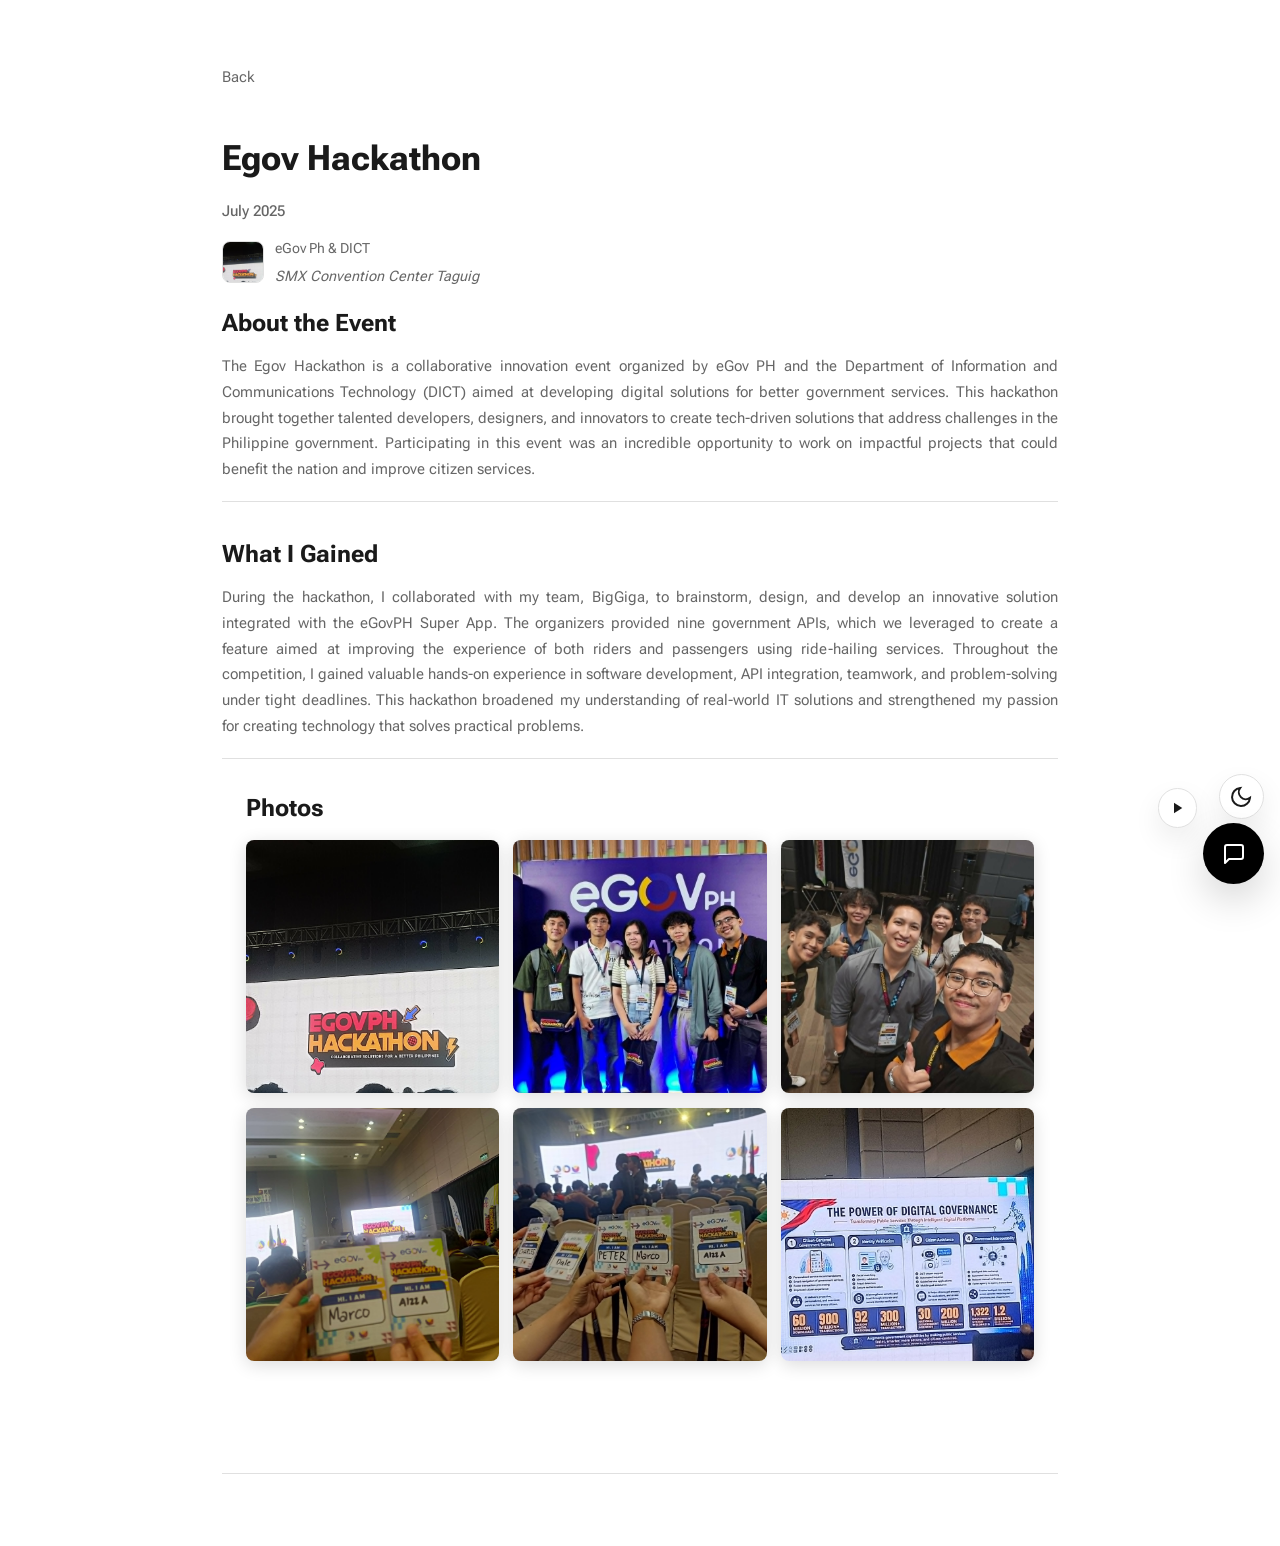
==== my_events/egov-hackathon.html @ 09f65600 "initial commit" ====
<!DOCTYPE html>
<html lang="en">
<head>
    <meta charset="UTF-8">
    <meta name="viewport" content="width=device-width, initial-scale=1.0">
    <title>Egov Hackathon - Lucky Marco C. Lunas</title>
    <link rel="icon" href="../images/picture.jpg">
    <link rel="preconnect" href="https://fonts.googleapis.com">
    <link rel="preconnect" href="https://fonts.gstatic.com" crossorigin>
    <link href="https://fonts.googleapis.com/css2?family=Roboto+Flex:opsz,wght@8..144,100;8..144,300;8..144,400;8..144,500;8..144,600;8..144,700&display=swap" rel="stylesheet">
    <link rel="stylesheet" href="../css/style.css">
    <link rel="stylesheet" href="../css/experience-detail.css">
</head>
<body>

    <!-- Main Content -->
    <main class="experience-detail-main">
        <div class="experience-detail-container">
            <!-- Back Button -->
            <a href="../index.html?view=events#experience" class="back-link">Back</a>
            <button class="theme-toggle" type="button" aria-label="Toggle dark mode">
                <span class="theme-icon moon-icon" aria-hidden="true">
                    <svg xmlns="http://www.w3.org/2000/svg" viewBox="0 0 24 24" fill="none" stroke="currentColor" stroke-width="2">
                        <path d="M21 12.79A9 9 0 1 1 11.21 3 7 7 0 0 0 21 12.79z"></path>
                    </svg>
                </span>
                <span class="theme-icon sun-icon" aria-hidden="true">
                    <svg xmlns="http://www.w3.org/2000/svg" viewBox="0 0 24 24" fill="none" stroke="currentColor" stroke-width="2">
                        <circle cx="12" cy="12" r="5"></circle>
                        <path d="M12 2v2"></path>
                        <path d="M12 20v2"></path>
                        <path d="M4.93 4.93l1.41 1.41"></path>
                        <path d="M17.66 17.66l1.41 1.41"></path>
                        <path d="M2 12h2"></path>
                        <path d="M20 12h2"></path>
                        <path d="M4.93 19.07l1.41-1.41"></path>
                        <path d="M17.66 6.34l1.41-1.41"></path>
                    </svg>
                </span>
            </button>

            <!-- Experience Header -->
            <div class="experience-detail-header">
                <div class="experience-detail-header-top">
                    <div class="experience-detail-header-text">
                        <h1 class="experience-title">Egov Hackathon</h1>
                        <p class="experience-meta-date">July 2025</p>
                        <div class="experience-detail-company-row">
                            <img class="experience-detail-logo" src="../images/Events/Egov_Hackathon/1.jfif" alt="eGov PH and DICT event" loading="lazy">
                            <div class="experience-detail-company-text">
                                <p class="experience-meta-company">eGov Ph & DICT</p>
                                <p class="experience-meta-location">SMX Convention Center Taguig</p>
                            </div>
                    </div>
                </div>
            </div>

            <!-- About the Event Section -->
            <section class="about-job-section">
                <h2>About the Event</h2>
                <p>
                    The Egov Hackathon is a collaborative innovation event organized by eGov PH and the Department of Information and Communications Technology (DICT) aimed at developing digital solutions for better government services. This hackathon brought together talented developers, designers, and innovators to create tech-driven solutions that address challenges in the Philippine government. Participating in this event was an incredible opportunity to work on impactful projects that could benefit the nation and improve citizen services.
                </p>
            </section>

            <!-- What I Contributed Section -->
            <section class="about-job-section">
                <h2>What I Gained</h2>
                <p>During the hackathon, I collaborated with my team, BigGiga, to brainstorm, design, and develop an innovative solution integrated with the eGovPH Super App. The organizers provided nine government APIs, which we leveraged to create a feature aimed at improving the experience of both riders and passengers using ride-hailing services. Throughout the competition, I gained valuable hands-on experience in software development, API integration, teamwork, and problem-solving under tight deadlines. This hackathon broadened my understanding of real-world IT solutions and strengthened my passion for creating technology that solves practical problems.</p>
            </section>

            <!-- Photos Section -->
            <section class="photos-section">
                <h2>Photos</h2>
                <div class="photos-grid">
                     <div class="photo-item">
                        <img src="../images/Events/Egov_Hackathon/1.jfif" alt="Egov Hackathon - Photo 1" loading="lazy">
                    </div>
                    <div class="photo-item">
                        <img src="../images/Events/Egov_Hackathon/2.jfif" alt="Egov Hackathon - Photo 2" loading="lazy">
                    </div>
                    <div class="photo-item">
                        <img src="../images/Events/Egov_Hackathon/3.jfif" alt="Egov Hackathon - Photo 3" loading="lazy">
                    </div>
                    <div class="photo-item">
                        <img src="../images/Events/Egov_Hackathon/4.jfif" alt="Egov Hackathon - Photo 4" loading="lazy">
                    </div>
                     <div class="photo-item">
                        <img src="../images/Events/Egov_Hackathon/5.jfif" alt="Egov Hackathon - Photo 5" loading="lazy">
                    </div>
                     <div class="photo-item">
                        <img src="../images/Events/Egov_Hackathon/6.jfif" alt="Egov Hackathon - Photo 6" loading="lazy">
                    </div>
                </div>
            </section>
        </div>
    </main>

    <script src="../js/script.js"></script>
    <script>
        // Hide navbar on event detail page
        document.addEventListener('DOMContentLoaded', function() {
            const header = document.querySelector('.header');
            if (header) {
                header.style.display = 'none';
            }
        });
    </script>
</body>
</html>
---- css/style.css ----
/* ============================================
   CSS VARIABLES & ROOT STYLES
   ============================================ */
:root {
    /* Colors */
    --bg-primary: #ffffff;
    --bg-secondary: #f5f5f5;
    --text-primary: #1a1a1a;
    --text-secondary: #666666;
    --accent-color: #000000;
    --border-color: #e0e0e0;
    --shadow-light: 0 2px 10px rgba(0, 0, 0, 0.1);
    --shadow-medium: 0 4px 18px rgba(0, 0, 0, 0.14);
    --shadow-hover: 0 10px 28px rgba(0, 0, 0, 0.18);
    --profile-ring-color: rgba(0, 0, 0, 0.24);
    --profile-ring-color-strong: rgba(0, 0, 0, 0.45);
    --profile-ring-glow: rgba(0, 0, 0, 0.12);
    --profile-pulse-color: rgba(0, 0, 0, 0.18);

    /* Spacing */
    --spacing-xs: 4px;
    --spacing-sm: 8px;
    --spacing-md: 16px;
    --spacing-lg: 24px;
    --spacing-xl: 32px;
    --spacing-2xl: 48px;
    --spacing-3xl: 64px;

    /* Border Radius */
    --radius-sm: 4px;
    --radius-md: 8px;
    --radius-lg: 12px;
    --radius-full: 50%;

    /* Transitions */
    --transition-fast: 150ms ease-in-out;
    --transition-standard: 300ms ease-in-out;
    --transition-slow: 500ms ease-in-out;

    /* Responsive sizing */
    --container-padding-inline: clamp(1rem, 3vw, 2rem);
    --section-padding-inline: clamp(0.75rem, 2.5vw, 1.25rem);
    --profile-image-tablet-size: clamp(140px, 44vw, 170px);
    --profile-image-mobile-size: clamp(110px, 34vw, 140px);
}

/* Dark Mode */
body.dark-mode {
    --bg-primary: #1a1a1a;
    --bg-secondary: #2d2d2d;
    --text-primary: #ffffff;
    --text-secondary: #b0b0b0;
    --accent-color: #ffffff;
    --border-color: #404040;
    --shadow-light: 0 2px 8px rgba(0, 0, 0, 0.22);
    --shadow-medium: 0 4px 16px rgba(0, 0, 0, 0.28);
    --shadow-hover: 0 8px 24px rgba(0, 0, 0, 0.32);
    --profile-ring-color: rgba(0, 0, 0, 0.16);
    --profile-ring-color-strong: rgba(0, 0, 0, 0.25);
    --profile-ring-glow: rgba(0, 0, 0, 0.08);
    --profile-pulse-color: rgba(0, 0, 0, 0.12);
}

/* ============================================
   GLOBAL STYLES
   ============================================ */
* {
    margin: 0;
    padding: 0;
    box-sizing: border-box;
}

html {
    scroll-behavior: smooth;
    overflow-x: hidden;
    min-width: 0;
}

body {
    font-family: 'Roboto Flex', sans-serif;
    background-color: var(--bg-primary);
    color: var(--text-primary);
    transition: background-color var(--transition-standard),
                color var(--transition-standard);
    line-height: 1.6;
    overflow-x: hidden;
}

/* ============================================
   HEADER & NAVIGATION
   ============================================ */
.header {
    position: fixed;
    top: 0;
    left: 0;
    right: 0;
    width: 100%;
    background-color: var(--bg-primary);
    border-bottom: 1px solid var(--border-color);
    box-shadow: var(--shadow-light);
    z-index: 100;
    transition: all var(--transition-standard);
}

main {
    padding-top: calc(4rem + var(--spacing-md));
}

.navbar {
    max-width: 1400px;
    margin: 0 auto;
    padding: var(--spacing-md) var(--spacing-lg);
}

.nav-wrapper {
    display: flex;
    justify-content: center;
    align-items: center;
    gap: var(--spacing-3xl);
    position: relative;
}

/* Ensure theme-toggle sits within nav and remains visible on small screens */
.nav-wrapper .theme-toggle {
    display: inline-flex;
}

/* On mobile, show nav-toggle (hamburger) but keep theme-toggle visible outside hamburger */
@media (max-width: 768px) {
    .nav-wrapper {
        gap: 12px;
        justify-content: space-between;
    }

    .nav-menu {
        display: none; /* keep existing hamburger behavior */
    }

    .nav-toggle {
        display: inline-flex;
    }

    /* Place theme toggle to the right of the hamburger */
    .nav-wrapper .theme-toggle {
        position: relative;
        right: 0;
        top: 0;
        transform: none;
        padding: 0.5rem;
    }

    .nav-wrapper .music-toggle {
        position: relative;
        right: 0;
        top: 0;
        transform: none;
        padding: 0.5rem;
    }
}

.nav-toggle {
    display: none;
    flex-direction: column;
    align-items: center;
    justify-content: center;
    gap: 4px;
    width: 42px;
    height: 42px;
    border: 1px solid var(--border-color);
    border-radius: var(--radius-md);
    background-color: var(--bg-secondary);
    color: var(--text-primary);
    cursor: pointer;
    transition: transform var(--transition-fast), background-color var(--transition-standard);
}

.nav-toggle:hover {
    transform: scale(1.04);
}

.nav-toggle span {
    display: block;
    width: 20px;
    height: 2px;
    background-color: currentColor;
    border-radius: 2px;
    transition: all var(--transition-fast);
}

.nav-toggle[aria-expanded="true"] span:nth-child(1) {
    transform: translateY(6px) rotate(45deg);
}

.nav-toggle[aria-expanded="true"] span:nth-child(2) {
    opacity: 0;
}

.nav-toggle[aria-expanded="true"] span:nth-child(3) {
    transform: translateY(-6px) rotate(-45deg);
}

.nav-menu {
    display: flex;
    list-style: none;
    gap: var(--spacing-2xl);
    flex-wrap: wrap;
    align-items: center;
}

.nav-link {
    color: var(--text-secondary);
    text-decoration: none;
    font-weight: 500;
    font-size: 13px;
    padding: var(--spacing-sm) var(--spacing-md);
    position: relative;
    transition: color var(--transition-fast);
    letter-spacing: 0.5px;
    cursor: pointer;
}

.nav-link::before {
    content: '';
    position: absolute;
    bottom: -8px;
    left: var(--spacing-md);
    right: var(--spacing-md);
    height: 2px;
    background-color: var(--accent-color);
    border-radius: var(--radius-sm);
    transform: scaleX(0);
    transform-origin: left;
    transition: transform var(--transition-fast);
}

.nav-link:hover {
    color: var(--text-primary);
}

.nav-link:hover::before {
    transform: scaleX(1);
}

.nav-link.active {
    color: var(--text-primary);
}

.nav-link.active::before {
    transform: scaleX(1);
}

/* Dark Mode Toggle */
.theme-toggle {
    background-color: var(--bg-secondary);
    border: 1px solid var(--border-color);
    border-radius: 999px;
    cursor: pointer;
    padding: 0.5rem;
    display: inline-flex;
    align-items: center;
    justify-content: center;
    color: var(--text-primary);
    transition: background-color var(--transition-standard), border-color var(--transition-standard), opacity var(--transition-fast);
    position: absolute;
    right: 0.5rem;
    top: 50%;
    transform: translateY(-50%);
    z-index: 20;
    box-shadow: none;
}

.music-toggle {
    background-color: var(--bg-secondary);
    border: 1px solid var(--border-color);
    border-radius: 999px;
    cursor: pointer;
    padding: 0.5rem;
    display: inline-flex;
    align-items: center;
    justify-content: center;
    color: var(--text-primary);
    transition: background-color var(--transition-standard), border-color var(--transition-standard), opacity var(--transition-fast);
    position: absolute;
    right: 3.75rem;
    top: 50%;
    transform: translateY(-50%);
    z-index: 20;
    box-shadow: none;
}

body:not(.home-page) .music-toggle {
    position: absolute;
    right: 4.25rem;
    top: 1.25rem;
    transform: none;
}

.theme-toggle:hover,
.music-toggle:hover {
    opacity: 0.95;
}

.theme-icon {
    display: inline-flex;
    align-items: center;
    justify-content: center;
}

.music-toggle svg {
    width: 18px;
    height: 18px;
    display: block;
}

.music-toggle .music-icon {
    display: none;
}

.music-toggle .music-play-icon {
    display: block;
}

.music-toggle.is-playing .music-play-icon {
    display: none;
}

.music-toggle.is-playing .music-pause-icon {
    display: block;
}

.theme-icon svg {
    width: 24px;
    height: 24px;
    stroke-width: 2;
}

.theme-icon.sun-icon {
    display: none;
}

body.dark-mode .theme-icon.moon-icon {
    display: none;
}

body.dark-mode .theme-icon.sun-icon {
    display: inline-flex;
}

/* ============================================
   PROFILE SECTION
   ============================================ */
.profile-section {
    padding: var(--spacing-3xl) var(--spacing-lg);
    background-color: var(--bg-primary);
    display: flex;
    align-items: center;
    justify-content: center;
    min-height: calc(100vh - 80px);
}

.profile-container {
    max-width: 1200px;
    margin: 0 auto;
    display: flex;
    align-items: center;
    justify-content: center;
    gap: var(--spacing-3xl);
    flex-wrap: wrap;
}

/* Profile Image */
.profile-image-wrapper {
    flex: 0 0 auto;
    display: inline-flex;
    align-items: center;
    justify-content: center;
    width: min(100%, 420px);
    max-width: 100%;
    aspect-ratio: 1 / 1;
    position: relative;
    isolation: isolate;
    padding: clamp(0.5rem, 2vw, 1rem);
    margin-inline: auto;
}

.profile-image-wrapper::before {
    content: '';
    position: absolute;
    inset: 0;
    border-radius: var(--radius-full);
    background: transparent;
    z-index: 0;
    box-shadow: inset 0 0 0 1px rgba(0, 0, 0, 0.08);
    pointer-events: none;
    width: 100%;
    height: 100%;
}

.profile-image-wrapper::after {
    content: '';
    position: absolute;
    inset: 6px;
    border-radius: var(--radius-full);
    background: transparent;
    z-index: 0;
    animation: pulseRing 2.2s ease-out infinite;
    box-shadow: 0 0 0 1px rgba(0, 0, 0, 0.06);
    opacity: 0.9;
    pointer-events: none;
    width: calc(100% - 12px);
    height: calc(100% - 12px);
}

.profile-image {
    width: 380px;
    height: 380px;
    border-radius: 999px;
    object-fit: cover;
    box-shadow: var(--shadow-medium);
    transition: transform var(--transition-standard),
                box-shadow var(--transition-standard),
                opacity 0.4s ease-in-out,
                filter var(--transition-standard);
    display: block;
    opacity: 1;
    transform: scale(1) rotateZ(0deg);
    position: relative;
    z-index: 1;
}

.profile-image.hovering {
    filter: brightness(0.95) drop-shadow(0 12px 24px rgba(0, 0, 0, 0.25));
    box-shadow: 0 12px 32px rgba(0, 0, 0, 0.3);
}

.profile-image:hover {
    transform: scale(1.05);
    box-shadow: var(--shadow-hover);
    filter: brightness(0.95);
}

.profile-image-wrapper .profile-image {
    width: 380px;
    height: 380px;
    border-radius: 50%;
    object-fit: cover;
}


/* Profile Info */
.profile-info {
    flex: 1;
    min-width: 300px;
    display: flex;
    flex-direction: column;
    gap: var(--spacing-lg);
}

.name-badge-wrapper {
    display: flex;
    align-items: center;
    gap: var(--spacing-md);
    flex-wrap: wrap;
    transition: transform var(--transition-fast);
}

.name-badge-wrapper:hover {
    transform: translateX(5px);
}

.profile-name {
    font-size: 36px;
    font-weight: 400;
    color: var(--text-primary);
    line-height: 1.2;
    margin: 0;
    letter-spacing: -0.3px;
}

.verified-badge {
    width: 24px;
    height: 24px;
    flex-shrink: 0;
    display: block;
}

/* Social Links */
.social-links {
    display: flex;
    gap: var(--spacing-md);
    align-items: center;
}

.social-icon {
    display: inline-flex;
    align-items: center;
    justify-content: center;
    width: 40px;
    height: 40px;
    border-radius: var(--radius-md);
    text-decoration: none;
    border: none;
    padding: 0;
    cursor: pointer;
    flex-shrink: 0;
    position: relative;
    overflow: hidden;
}

.social-icon::before {
    content: '';
    position: absolute;
    top: 50%;
    left: 50%;
    width: 0;
    height: 0;
    border-radius: 50%;
    background-color: var(--accent-color);
    opacity: 0.1;
    transform: translate(-50%, -50%);
    transition: width var(--transition-standard), height var(--transition-standard);
}

.social-icon:hover::before {
    width: 100%;
    height: 100%;
}

.social-icon:hover {
    transform: translateY(-4px) scale(1.08);
   
}

.social-icon img {
    width: 20px;
    height: 20px;
    object-fit: contain;
    display: block;
    position: relative;
    z-index: 1;
}

/* Tagline */
.profile-tagline {
    font-size: 46px;
    font-weight: 700;
    color: var(--text-primary);
    font-style: italic;
    line-height: 1.4;
    letter-spacing: -0.5px;
    margin-bottom: 0.3rem;
}

/* Bio */
.profile-bio {
    font-size: 15px;
    color: var(--text-secondary);
    line-height: 1.8;
    max-width: 650px;
    text-align: justify;
    letter-spacing: 0.3px;
    margin-top: 0.3rem;
}

/* Resume Button */
.resume-btn {
    align-self: flex-start;
    padding: 12px 28px;
    background-color: var(--accent-color);
    color: var(--bg-primary);
    border: 2px solid var(--accent-color);
    border-radius: var(--radius-md);
    font-size: 13px;
    font-weight: 600;
    cursor: pointer;
    transition: all var(--transition-standard);
    font-family: 'Roboto Flex', sans-serif;
    letter-spacing: 0.5px;
    box-shadow: 0 2px 8px rgba(0, 0, 0, 0.15);
    text-decoration: none;
    display: inline-flex;
    align-items: center;
    justify-content: center;
}

.resume-btn:hover {
    transform: translateY(-2px);
    box-shadow: 0 4px 16px rgba(0, 0, 0, 0.2);
    background-color: transparent;
    color: var(--accent-color);
}

.resume-btn:active {
    transform: translateY(0);
}

.resume-btn:focus {
    outline: 2px solid var(--accent-color);
    outline-offset: 2px;
}

/* ============================================
   PLACEHOLDER SECTIONS
   ============================================ */
section {
    padding: var(--spacing-3xl) var(--spacing-lg);
    scroll-margin-top: 80px;
}

.section-container {
    max-width: 1200px;
    margin: 0 auto;
}

section h2 {
    font-size: 28px;
    font-weight: 700; /* match Skills and Experience headings */
    margin-bottom: var(--spacing-lg);
}

.projects-intro {
    max-width: 100%;
    color: var(--text-secondary);
    margin-bottom: var(--spacing-2xl);
    line-height: 1.8;
}

.section-description {
    max-width: 100%;
    color: var(--text-secondary);
    margin: 0;
    line-height: 1.8;
    white-space: normal;
}

.contact-section {
    background-color: var(--bg-primary);
    color: var(--text-primary);
}

.contact-content {
    padding-top: var(--spacing-xl);
    padding-bottom: var(--spacing-xl);
}

.contact-layout {
    display: grid;
    grid-template-columns: minmax(200px, 1fr) minmax(320px, 1.2fr);
    gap: 2rem;
    align-items: start;
    margin-top: var(--spacing-2xl);
    justify-content: center;
    max-width: 1100px;
    margin-left: auto;
    margin-right: auto;
}

.contact-visual {
    display: flex;
    flex-direction: column;
    gap: 0.8rem;
    align-items: center;
}

.photo-stack {
    position: relative;
    width: min(210px, 100%);
    height: 300px;
    cursor: pointer;
}

.photo-stack .photo-card {
    position: absolute;
    inset: 0;
    border-radius: 24px;
    overflow: hidden;
    box-shadow: var(--shadow-medium);
    background-color: var(--bg-primary);
    transition: transform 0.35s ease, opacity 0.35s ease, z-index 0.35s ease;
}

.photo-stack .photo-card img {
    width: 100%;
    height: 100%;
    object-fit: cover;
    display: block;
}

.photo-stack .photo-card::after {
    content: '';
    position: absolute;
    inset: 0;
    background: linear-gradient(180deg, transparent 44%, rgba(0, 0, 0, 0.12) 100%);
    pointer-events: none;
}

.photo-stack .photo-card--position-0 {
    transform: translate(12px, 16px) rotate(-5deg);
    z-index: 1;
}

.photo-stack .photo-card--position-1 {
    transform: translate(6px, 9px) rotate(-2deg);
    z-index: 2;
}

.photo-stack .photo-card--position-2 {
    transform: translate(0, 0) rotate(0deg);
    z-index: 3;
}

.photo-stack:hover .photo-card--position-2 {
    transform: translate(0, 0) rotate(0deg);
}

.photo-stack-hint {
    margin-top: 2.5rem;
    color: var(--accent-color);
    font-size: 0.95rem;
    text-align: center;
    max-width: 220px;
    text-decoration: none;
    font-weight: 600;
    display: inline-flex;
    align-items: center;
    justify-content: center;
    gap: 0.5rem;
    transition: transform var(--transition-fast), gap var(--transition-fast);
}

.photo-stack-hint::after {
    /* arrow removed per design request */
    content: '';
    display: none;
    transition: none;
}

.photo-stack-hint:hover {
    text-decoration: underline;
    transform: translateX(2px);
}

.photo-stack-hint:hover::after {
    transform: none;
}

/* Footer styles (matches provided design) */
.site-footer {
    background: var(--bg-secondary);
    border-top: 1px solid var(--border-color);
    padding: 12px 0;
}
.site-footer .footer-inner {
    max-width: 1100px;
    margin: 0 auto;
    padding: 0 20px;
    display: flex;
    align-items: center;
    justify-content: space-between;
}
.site-footer .footer-left,
.site-footer .footer-right {
    color: var(--text-secondary);
    font-size: 0.95rem;
}
.site-footer .footer-link {
    color: inherit;
    text-decoration: none;
}
.site-footer .footer-link:hover,
.site-footer .footer-link:focus-visible {
    text-decoration: none;
}
.site-footer .footer-left {
    font-style: italic;
}

.contact-details {
    display: flex;
    flex-direction: column;
    gap: 1rem;
    align-items: flex-start;
}

.contact-info {
    display: flex;
    flex-direction: column;
    gap: 1rem;
    width: 100%;
}

.contact-info--stacked .info-row {
    display: flex;
    flex-direction: column;
    gap: 0.45rem;
    align-items: flex-start;
    width: 100%;
}

.info-label {
    color: var(--text-primary);
    font-weight: 700;
    font-size: 1rem;
    text-align: left;
}

.info-detail {
    display: inline-flex;
    align-items: center;
    justify-content: flex-start;
    gap: 0.85rem;
    color: var(--text-secondary);
    font-size: 0.98rem;
    text-decoration: none;
    text-align: left;
    width: 100%;
}

.info-detail span {
    display: inline-block;
    line-height: 1.4;
    text-align: left;
}

.info-detail img {
    width: 24px;
    height: 24px;
    object-fit: contain;
    flex-shrink: 0;
}

.contact-actions {
    margin-top: 0.5rem;
    align-self: flex-start;
}

.contact-cta {
    width: 100%;
    padding: 1rem 1.5rem;
    border-radius: 0;
    background-color: #111111;
    color: #ffffff;
    font-weight: 700;
    text-decoration: none;
    display: inline-flex;
    align-items: center;
    justify-content: center;
    transition: transform var(--transition-fast), background-color var(--transition-fast);
    border: 1px solid #111111;
}

.contact-cta:hover {
    transform: translateY(-1px);
    background-color: #000000;
}

.contact-copy {
    color: var(--text-secondary);
    line-height: 1.8;
    max-width: 100%;
}

.contact-info {
    display: flex;
    flex-direction: column;
    gap: 1rem;
}

.info-row {
    display: grid;
    grid-template-columns: 100px 1fr;
    gap: 0.9rem;
    align-items: center;
}

.info-label {
    color: var(--text-primary);
    font-weight: 700;
    font-size: 0.96rem;
}

.info-detail {
    display: flex;
    align-items: center;
    gap: 0.75rem;
    color: var(--text-secondary);
    font-size: 0.96rem;
    word-break: break-word;
    text-decoration: none;
}

.info-detail img {
    width: 24px;
    height: 24px;
    object-fit: contain;
}

.contact-actions {
    display: flex;
    flex-wrap: wrap;
    gap: 1rem;
    align-items: center;
    align-self: flex-start;
}

.contact-cta {
    margin-top: 0;
    padding: 1rem 1.5rem;
    border-radius: 0;
    background-color: var(--accent-color);
    color: var(--bg-primary);
    font-weight: 700;
    text-decoration: none;
    display: inline-flex;
    align-items: center;
    justify-content: center;
    transition: transform var(--transition-fast), background-color var(--transition-fast), color var(--transition-fast);
    border: 1px solid var(--accent-color);
}

.contact-cta:hover {
    transform: translateY(-2px);
    background-color: var(--text-primary);
    color: var(--bg-primary);
}

.contact-link {
    color: var(--accent-color);
    font-weight: 700;
    text-decoration: none;
    font-size: 1rem;
}

.contact-link:hover {
    text-decoration: underline;
}

.page-footer {
    background-color: var(--bg-primary);
    border-top: 1px solid var(--border-color);
    color: var(--text-secondary);
    text-align: center;
    padding: 1.25rem var(--spacing-lg);
    font-size: 0.95rem;
}

.page-footer span:not(:last-child)::after {
    content: " · ";
    color: var(--text-secondary);
}

@media (max-width: 900px) {
    .contact-layout {
        grid-template-columns: 1fr;
    }

    .contact-visual {
        align-items: center;
        text-align: center;
    }

    .info-row {
        grid-template-columns: 1fr;
    }
}

@media (max-width: 560px) {
    .contact-content {
        padding: var(--spacing-xl) var(--spacing-md);
    }

    .photo-stack {
        width: min(180px, 58vw);
    }

    .contact-link {
        font-size: 0.95rem;
    }
}

.projects-grid {
    display: grid;
    gap: var(--spacing-lg);
    grid-template-columns: repeat(2, minmax(0, 1fr));
}

.certificates-header {
    display: flex;
    justify-content: space-between;
    align-items: flex-end;
    gap: var(--spacing-lg);
    margin-bottom: var(--spacing-2xl);
    flex-wrap: wrap;
}

.certificates-tabs {
    display: flex;
    gap: 0.75rem;
    flex-wrap: wrap;
}

.certificates-tab {
    appearance: none;
    border: 1px solid var(--border-color);
    background-color: var(--bg-secondary);
    color: var(--text-primary);
    border-radius: 999px;
    padding: 0.85rem 1.25rem;
    font-size: 0.95rem;
    font-weight: 700;
    cursor: pointer;
    transition: background-color var(--transition-fast), color var(--transition-fast), border-color var(--transition-fast), transform var(--transition-fast);
}

.certificates-tab:hover,
.certificates-tab.active {
    background-color: var(--accent-color);
    color: var(--bg-primary);
    border-color: var(--text-primary);
}

.certificates-list {
    display: flex;
    gap: var(--spacing-md);
    overflow-x: auto;
    overflow-y: hidden;
    padding: 0.25rem 0 1rem;
    scroll-snap-type: x proximity;
    scrollbar-width: thin;
    scrollbar-color: var(--accent-color) transparent;
    -webkit-overflow-scrolling: touch;
}

.certificates-list::-webkit-scrollbar {
    height: 8px;
}

.certificates-list::-webkit-scrollbar-thumb {
    background: #b8bcc4;
    border-radius: 999px;
}

.certificates-list::-webkit-scrollbar-track {
    background: #e5e7eb;
}

.certificate-item {
    display: flex;
    flex-direction: column;
    gap: var(--spacing-sm);
    min-height: 300px;
    flex: 0 0 min(300px, calc(100% - 2rem));
    max-width: 320px;
    scroll-snap-align: start;
}

.certificate-item__image {
    width: 100%;
    aspect-ratio: 16 / 10;
    border-radius: 22px;
    overflow: hidden;
    background-color: var(--bg-secondary);
    display: flex;
    align-items: center;
    justify-content: center;
    cursor: zoom-in;
}

.certificate-item__image img {
    width: 100%;
    height: 100%;
    object-fit: cover;
    display: block;
    transition: transform var(--transition-fast), filter var(--transition-fast);
}

.certificate-item__image img:hover {
    transform: scale(1.05);
}

.certificate-item__image--placeholder {
    width: 100%;
    display: flex;
    align-items: center;
    justify-content: center;
    padding: 0;
    color: var(--text-secondary);
    font-size: 1rem;
    font-weight: 800;
    text-transform: uppercase;
    letter-spacing: 0.18em;
}

.certificate-item__text {
    display: grid;
    gap: 0.4rem;
    text-align: center;
}

.certificate-item__text h3 {
    font-size: 1.1rem;
    font-weight: 700;
    line-height: 1.3;
    margin: 0;
}

.certificate-item__text span {
    color: var(--text-secondary);
    font-size: 0.95rem;
}

@media (max-width: 1024px) {
    .certificate-item {
        flex-basis: min(280px, calc(100% - 2rem));
    }
}

@media (max-width: 768px) {
    .certificates-header {
        align-items: flex-start;
    }

    .certificate-item {
        flex-basis: min(78vw, 280px);
    }
}

@media (max-width: 480px) {
    .certificates-list {
        padding: 0.25rem 0 0.75rem;
    }

    .certificate-item {
        flex-basis: 82vw;
    }
}

/* UI/UX grid should match projects layout on desktop */
.uiux-grid {
    display: grid;
    gap: var(--spacing-lg);
    grid-template-columns: repeat(2, minmax(0, 1fr));
}

.project-card {
    background: var(--bg-primary);
    border: 2px solid var(--border-color);
    border-radius: 24px;
    overflow: hidden;
    box-shadow: 0 18px 44px rgba(0, 0, 0, 0.08);
    transition: transform var(--transition-standard), box-shadow var(--transition-standard), border-color var(--transition-standard);
    display: flex;
    flex-direction: column;
}

.project-card:hover {
    transform: translateY(-6px);
    box-shadow: 0 32px 76px rgba(0, 0, 0, 0.12);
}

@media (max-width: 768px) {
    .projects-grid {
        grid-template-columns: 1fr;
    }

    /* Ensure UI/UX grid collapses to single column on mobile like Projects */
    .uiux-grid {
        grid-template-columns: 1fr;
    }

    .project-card__image img {
        height: 220px;
    }

    .project-card__body {
        padding: var(--spacing-md);
    }
}

.project-card__image img {
    width: 100%;
    height: 280px;
    object-fit: cover;
    display: block;
}

.project-card__body {
    padding: var(--spacing-lg);
    display: flex;
    flex-direction: column;
    gap: 0.75rem;
    flex: 1;
}

.project-card__meta {
    display: flex;
    gap: 0.5rem;
    flex-wrap: wrap;
    margin-bottom: 0.5rem;
}

.project-badge {
    font-size: 0.85rem;
    font-weight: 700;
    color: var(--text-secondary);
    background: transparent;
    padding: 0;
}

.project-card h3 {
    font-size: 1.6rem;
    margin: 0;
}

.project-card p {
    color: var(--text-secondary);
    line-height: 1.6;
    flex: 1;
    margin: 0;
}

.project-card__icons {
    display: flex;
    flex-wrap: wrap;
    gap: 0.35rem;
}

.project-card__icons img {
    width: 40px;
    height: 40px;
    border-radius: 14px;
    background: rgba(0, 0, 0, 0.04);
    padding: 0.35rem;
    object-fit: contain;
}

.project-action {
    display: inline-flex;
    align-items: center;
    justify-content: center;
    width: fit-content;
    margin-top: auto;
    padding: 0.5rem 1rem; /* slightly smaller */
    border-radius: 6px;
    border: none; /* remove stroke */
    background: transparent;
    color: #0077cc; /* match experience link color */
    text-decoration: none;
    font-weight: 600;
    font-size: 14px;
    align-self: flex-end; /* align to right */
    transition: color var(--transition-standard), transform var(--transition-fast);
}

.project-action:hover {
    color: #005fa3;
    transform: translateY(-1px);
}

.experience-container {
    max-width: 1200px;
    margin: 0 auto;
}

.experience-header {
    max-width: 100%;
    margin-bottom: var(--spacing-2xl);
    display: flex;
    flex-direction: column;
    gap: var(--spacing-md);
}

.experience-header > div {
    display: flex;
    align-items: baseline;
    justify-content: flex-start;
    flex-wrap: wrap;
    gap: 12px;
}

.experience-header h2 {
    margin: 0;
    font-size: 32px;
    font-weight: 700;
}

.experience-header p {
    max-width: 100%;
    color: var(--text-secondary);
    font-size: 15px;
    line-height: 1.8;
    letter-spacing: 0.2px;
}

.experience-items {
    display: grid;
    gap: var(--spacing-xl);
}

/* Section switch dropdown */
.section-switch {
    position: relative;
    display: inline-block;
    z-index: 1000;
}

.switch-button {
    display: inline-flex;
    align-items: center;
    justify-content: center;
    background: none;
    border: 1px solid var(--border-color);
    padding: 6px;
    width: 38px;
    height: 38px;
    border-radius: 8px;
    cursor: pointer;
    color: var(--text-primary);
}

.switch-menu {
    position: absolute;
    top: calc(100% + 8px);
    right: 0;
    background: var(--bg-primary);
    border: 1px solid var(--border-color);
    box-shadow: var(--shadow-light);
    border-radius: 8px;
    list-style: none;
    padding: 6px 0;
    min-width: 140px;
    z-index: 1000;
}

.switch-menu.hidden { display: none; }

.switch-option {
    padding: 8px 12px;
    cursor: pointer;
    color: var(--text-primary);
}

.switch-option:hover {
    background: var(--bg-secondary);
}

/* Hidden utility */
.hidden { display: none !important; }

/* Events layout */
.events-items {
    display: grid;
    gap: var(--spacing-xl);
}

.event-badge {
    display: inline-flex;
    align-items: center;
    justify-content: center;
    width: 36px;
    height: 36px;
    border-radius: 50%;
    background: var(--bg-secondary);
    border: 1px solid var(--border-color);
    font-size: 16px;
    flex-shrink: 0;
    margin-top: 2px;
}

/* Education layout (matches provided image) */
.education-items {
    display: grid;
    gap: var(--spacing-xl);
}

/* Match experience layout/spacing for education */
.education-item {
    display: grid;
    grid-template-columns: minmax(120px, 200px) minmax(0, 1fr);
    gap: 56px;
    align-items: start;
    padding: var(--spacing-md) 0;
    min-width: 0;
}

.education-date {
    font-size: 14px;
    font-weight: 700;
    color: var(--text-primary);
    line-height: 1.6;
    white-space: normal;
    overflow-wrap: anywhere;
}

.education-details,
.experience-details {
    display: flex;
    flex-direction: column;
    gap: 4px;
    min-width: 0;
}

.education-degree {
    font-size: 18px;
    font-weight: 700;
    margin: 0;
    color: var(--text-primary);
}

.education-school,
.education-location {
    margin: 0;
    color: var(--text-secondary);
    font-size: 14px;
}

/* Ensure heading and icon align */
.experience-header h2 {
    display: inline-flex;
    align-items: center;
    gap: 8px;
}

.experience-item {
    display: grid;
    grid-template-columns: minmax(140px, 220px) minmax(0, 1fr);
    gap: 56px;
    align-items: start;
    padding: var(--spacing-md) 0;
    border-bottom: 1px solid var(--border-color);
    min-width: 0;
}

.experience-item:last-child {
    border-bottom: none;
}

.experience-date {
    font-size: 14px;
    font-weight: 500;
    color: var(--text-secondary);
    line-height: 1.7;
    white-space: normal;
    overflow-wrap: anywhere;
    margin: 0;
}

.experience-details {
    display: flex;
    flex-direction: column;
    gap: 4px;
    min-width: 0;
}

.experience-role {
    font-size: 18px;
    font-weight: 700;
    margin: 0;
    color: var(--text-primary);
}

.experience-role span {
    font-weight: 500;
    color: var(--text-secondary);
    font-size: 15px;
}

.experience-company,
.experience-location {
    margin: 0;
    color: var(--text-secondary);
    font-size: 14px;
}

/* Company logo + name row for experience items */
.experience-company-row {
    display: none; /* kept for backward compatibility but hidden when using company-block */
}

.company-block {
    display: flex;
    align-items: flex-start;
    gap: 12px;
}

.experience-logo {
    width: 36px;
    height: 36px;
    object-fit: contain;
    flex-shrink: 0;
    border-radius: 6px;
    margin-top: 2px;
}

.company-and-meta {
    display: flex;
    flex-direction: column;
    gap: 6px;
}

.experience-meta-row {
    display: flex;
    flex-direction: column;
    align-items: flex-start;
    gap: 6px;
}

.experience-action {
    color: #0077cc;
    font-weight: 600;
    text-decoration: none;
    font-size: 14px;
    margin: 0;
    white-space: nowrap;
}

.experience-action:hover {
    color: #005fa3;
}

@media (max-width: 900px) {
    .experience-item {
        grid-template-columns: minmax(130px, 180px) 1fr;
    }

    .experience-date {
        margin-right: 0;
        margin-bottom: 0;
        white-space: normal;
        overflow-wrap: anywhere;
        font-size: 13px;
    }

    /* Make education items behave like experience on tablet */
    .education-item {
        grid-template-columns: minmax(130px, 180px) 1fr;
    }

    .education-date {
        margin-bottom: 0;
        white-space: normal;
        overflow-wrap: anywhere;
        font-size: 13px;
        font-weight: 700;
    }
}

@media (max-width: 900px) {
    .company-block {
        flex-direction: row;
        gap: 10px;
    }

    .experience-meta-row {
        flex-direction: column;
        align-items: flex-start;
        gap: 8px;
    }
}

@media (max-width: 600px) {
    .experience-item,
    .education-item {
        gap: var(--spacing-md);
        grid-template-columns: minmax(110px, 160px) 1fr;
    }

    .experience-header h2 {
        font-size: 28px;
    }

    .experience-logo {
        width: 28px;
        height: 28px;
    }

    .education-degree {
        font-size: 16px;
    }
}

@media (max-width: 480px) {
    .experience-item,
    .education-item {
        gap: var(--spacing-xl);
        grid-template-columns: minmax(100px, 150px) 1fr;
    }

    .education-date {
        font-size: 13px;
        font-weight: 700;
    }
}

.experience-meta {
    display: flex;
    align-items: center;
    justify-content: flex-start;
}

.experience-date {
    font-size: 14px;
    font-weight: 600;
    color: var(--text-primary);
    letter-spacing: 0.8px;
    text-transform: uppercase;
    margin: 0;
}

.experience-body {
    display: flex;
    flex-direction: column;
    gap: 6px;
}

.experience-title {
    font-size: 18px;
    font-weight: 700;
    margin: 0;
    color: var(--text-primary);
}

.experience-subtitle {
    font-weight: 500;
    color: var(--text-secondary);
}

.experience-company,
.experience-location {
    margin: 0;
    color: var(--text-secondary);
    font-size: 14px;
}

.experience-link {
    color: #0077cc;
    font-weight: 600;
    text-decoration: none;
    padding: var(--spacing-sm) var(--spacing-md);
    border-radius: var(--radius-sm);
    transition: background-color var(--transition-fast), color var(--transition-fast);
}

.experience-link:hover {
    background-color: rgba(0, 119, 204, 0.08);
    color: #005fa3;
}

@media (max-width: 900px) {
    .experience-card {
        grid-template-columns: 1fr;
        text-align: left;
    }

    .experience-link {
        justify-self: start;
    }
}

@media (max-width: 600px) {
    .experience-header {
        flex-direction: column;
    }

    .experience-card {
        padding: var(--spacing-lg);
    }
}

/* ============================================
   RESPONSIVE DESIGN
   ============================================ */

/* Tablet (768px and below) */
@media (max-width: 768px) {
    .navbar {
        padding: var(--spacing-md);
    }

    .nav-wrapper {
        justify-content: space-between;
        align-items: center;
        gap: var(--spacing-md);
        position: relative;
    }

    .nav-toggle {
        display: flex;
    }

    .nav-menu {
        display: none;
        width: 100%;
        flex-direction: column;
        align-items: center;
        gap: var(--spacing-md);
        padding: var(--spacing-md);
        margin-top: var(--spacing-md);
        position: absolute;
        top: calc(100% + 8px);
        left: 0;
        background-color: var(--bg-primary);
        border: 1px solid var(--border-color);
        border-radius: var(--radius-lg);
        box-shadow: var(--shadow-light);
        z-index: 50;
    }

    .nav-menu.is-open {
        display: flex;
        animation: slideDown 0.25s ease-out;
    }

    .nav-link {
        padding: var(--spacing-xs) 0;
        font-size: 12px;
    }

    .nav-menu.is-open .nav-link {
        display: block;
        width: 100%;
        padding: 8px 0 10px;
    }

    .nav-menu.is-open .nav-link::before {
        left: 0;
        right: 0;
        bottom: 2px;
        height: 3px;
    }

    .profile-container {
        flex-direction: column;
        gap: var(--spacing-2xl);
        text-align: center;
    }

    .profile-image-wrapper {
        width: min(100%, 260px);
        max-width: 100%;
        aspect-ratio: 1 / 1;
        padding: clamp(0.5rem, 2vw, 0.75rem);
    }

    .profile-image-wrapper .profile-image {
        width: 100%;
        height: 100%;
        max-width: 170px;
        max-height: 170px;
    }

    .profile-info {
        align-items: center;
        width: 100%;
    }

    .name-badge-wrapper {
        justify-content: center;
    }

    .profile-name {
        font-size: 28px;
        font-weight: 400;
    }

    .profile-tagline {
        font-size: clamp(2.2rem, 7vw, 3rem);
        line-height: 1.1;
    }

    .social-links {
        justify-content: center;
    }

    .profile-bio {
        text-align: center;
        max-width: 100%;
        font-size: 15px;    
    }

    .resume-btn {
        align-self: center;
    }

    .profile-section {
        padding: var(--spacing-2xl) var(--spacing-md);
    }
}

/* Mobile (480px and below) */
@media (max-width: 480px) {
    .navbar {
        flex-direction: column;
        gap: var(--spacing-md);
    }

    .nav-wrapper {
        width: 100%;
    }

    .profile-section {
        padding: var(--spacing-xl) var(--spacing-md);
    }

    .profile-container {
        gap: var(--spacing-xl);
    }

    .profile-image-wrapper {
        width: min(100%, 220px);
        max-width: 100%;
        aspect-ratio: 1 / 1;
        padding: clamp(0.35rem, 1.6vw, 0.6rem);
    }

    .profile-image-wrapper .profile-image {
        width: 100%;
        height: 100%;
        max-width: 140px;
        max-height: 140px;
    }

    .profile-name {
        font-size: 24px;
        font-weight: 400;
    }

    .profile-tagline {
        font-size: clamp(2.35rem, 8vw, 2.9rem);
        font-weight: 700;
    }

    .profile-bio {
        font-size: 14px;
    }

    .resume-btn {
        width: 100%;
        padding: var(--spacing-md) var(--spacing-lg);
        font-size: 13px;
    }

    .verified-badge {
        width: 18px;
        height: 18px;
    }
}

/* Large Screens (1200px and above) */
@media (min-width: 1200px) {
    .profile-container {
        gap: var(--spacing-3xl);
    }

    .profile-image-wrapper {
        max-width: 420px;
    }

    .profile-image {
        width: 420px;
        height: 420px;
    }

    .profile-section {
        padding: var(--spacing-3xl) var(--spacing-xl);
    }
}

/* Utility Classes */
.container {
    max-width: 1400px;
    margin: 0 auto;
    padding: 0 var(--spacing-lg);
}

@keyframes slideDown {
    from {
        opacity: 0;
        transform: translateY(-8px);
    }
    to {
        opacity: 1;
        transform: translateY(0);
    }
}

@keyframes pulseRing {
    0% {
        transform: scale(0.9);
        opacity: 0.2;
    }
    40% {
        transform: scale(1.02);
        opacity: 0.8;
    }
    60% {
        transform: scale(1.12);
        opacity: 0.58;
    }
    100% {
        transform: scale(1.22);
        opacity: 0;
    }
}

/* Ripple Effect */
.ripple {
    position: absolute;
    border-radius: 50%;
    background-color: rgba(255, 255, 255, 0.6);
    transform: scale(0);
    animation: ripple-animation 0.6s ease-out;
    pointer-events: none;
}

@keyframes ripple-animation {
    to {
        transform: scale(4);
        opacity: 0;
    }
}

/* ============================================
   SKILLS SECTION
   ============================================ */
.skills-section {
    padding: var(--spacing-3xl) var(--spacing-lg);
    background-color: var(--bg-primary);
}

.skills-header {
    text-align: left;
    margin: 0 0 var(--spacing-2xl);
    max-width: 100%;
    display: flex;
    flex-direction: column;
    gap: var(--spacing-md);
}

.skills-header h2 {
    font-size: 32px;
    font-weight: 700;
    margin-bottom: 0.5rem;
    color: var(--text-primary);
}

.skills-header p {
    font-size: 15px;
    color: var(--text-secondary);
    max-width: 100%;
    margin: 0;
    line-height: 1.8;
}

.skills-filter {
    display: flex;
    flex-wrap: wrap;
    gap: 0.75rem;
    margin: 1.5rem 0 0;
    align-items: center;
}

.skill-filter-btn {
    border: 1px solid var(--border-color);
    background-color: var(--bg-secondary);
    color: var(--text-primary);
    padding: 0.65rem 1rem;
    border-radius: 999px;
    font-size: 0.92rem;
    cursor: pointer;
    transition: background-color var(--transition-fast),
                color var(--transition-fast),
                border-color var(--transition-fast);
}

.skill-filter-btn:hover,
.skill-filter-btn.active {
    background-color: var(--accent-color);
    color: var(--bg-primary);
    border-color: var(--accent-color);
}

.skills-carousel {
    display: flex;
    align-items: center;
    justify-content: center;
    gap: var(--spacing-lg);
    position: relative;
    width: 100%;
    margin: 0;
}

.skills-track {
    flex: 1;
    overflow: hidden;
    max-width: 100%;
    min-width: 0;
    position: relative;
    display: flex;
    justify-content: center;
}

.skills-track::before,
.skills-track::after {
    content: '';
    position: absolute;
    top: 0;
    bottom: 0;
    width: 0;
    pointer-events: none;
    z-index: 2;
}

.skills-track::before {
    left: 0;
    background: none;
}

.skills-track::after {
    right: 0;
    background: none;
}

.skills-grid {
    display: flex;
    flex-wrap: nowrap;
    gap: var(--spacing-lg);
    padding: var(--spacing-md) 0;
    align-items: center;
    width: max-content;
    animation: slide-left 26s linear infinite alternate;
}

.skill-item {
    display: flex;
    flex-direction: column;
    align-items: center;
    gap: var(--spacing-md);
    text-align: center;
    padding: var(--spacing-md);
    border-radius: var(--radius-md);
    flex: 0 0 auto;
    min-width: 140px;
    transition: transform var(--transition-standard), 
                box-shadow var(--transition-standard);
    cursor: pointer;
}

.skill-item:hover {
    transform: translateY(-8px);
    box-shadow: var(--shadow-medium);
}

.skill-icon {
    width: 88px;
    height: 88px;
    display: flex;
    align-items: center;
    justify-content: center;
    background-color: var(--bg-secondary);
    border-radius: 50%;
    overflow: hidden;
    transition: background-color var(--transition-standard), transform var(--transition-standard);
    box-shadow: 0 16px 35px rgba(0, 0, 0, 0.08);
}

.skill-item:hover .skill-icon {
    background-color: var(--border-color);
}

.skill-icon img {
    width: 100%;
    height: 100%;
    object-fit: contain;
    padding: var(--spacing-sm);
}

.skill-name {
    font-size: 13px;
    font-weight: 500;
    color: var(--text-secondary);
    margin: 0;
    line-height: 1.4;
    max-width: 100px;
    word-wrap: break-word;
}

.skill-item:hover .skill-name {
    color: var(--text-primary);
    font-weight: 600;
}

@keyframes slide-left {
    from {
        transform: translateX(0);
    }
    to {
        transform: translateX(-22%);
    }
}

.skills-track:hover .skills-grid {
    animation-play-state: paused;
}

.skills-icon img {
    transition: opacity 0.35s ease, transform 0.35s ease;
}

.skill-item:hover .skill-icon img {
    opacity: 0.96;
    transform: scale(1.02);
}

.skill-modal {
    position: fixed;
    inset: 0;
    z-index: 99999; /* ensure modal sits above all other elements */
    display: flex;
    align-items: center;
    justify-content: center;
    padding: 1.25rem;
    pointer-events: none;
}

.skill-modal.hidden {
    display: none;
}

.skill-modal__backdrop {
    position: absolute;
    inset: 0;
    background: rgba(15, 23, 42, 0.75);
    backdrop-filter: blur(8px);
    pointer-events: auto;
}

.skill-modal__content {
    position: relative;
    z-index: 100000; /* keep content above backdrop and everything else */
    width: min(680px, 100%);
    background: var(--bg-secondary);
    border: 1px solid var(--border-color);
    border-radius: calc(var(--radius-lg) + 4px);
    box-shadow: var(--shadow-hover);
    padding: 2rem;
    display: flex;
    flex-direction: column;
    gap: 1.5rem;
    pointer-events: auto;
}

/* When modal is open prevent background scrolling */
body.modal-open {
    overflow: hidden; /* lock scrolling but preserve current position */
}

.skill-modal__close {
    position: absolute;
    top: 1rem;
    right: 1rem;
    width: 40px;
    height: 40px;
    border: none;
    border-radius: 50%;
    background: var(--bg-primary);
    color: var(--text-primary);
    font-size: 1.5rem;
    cursor: pointer;
    display: inline-flex;
    align-items: center;
    justify-content: center;
    transition: transform var(--transition-fast), background-color var(--transition-fast);
}

.skill-modal__close:hover {
    transform: scale(1.05);
    background: var(--border-color);
}

.skill-modal__image {
    display: flex;
    align-items: center;
    justify-content: center;
    background: var(--bg-secondary);
    border-radius: var(--radius-lg);
    padding: 1.25rem;
    border: 1px solid var(--border-color);
}

.skill-modal__image img {
    width: auto;
    max-width: 180px;
    max-height: 180px;
    object-fit: contain;
}

.skill-modal__body {
    display: flex;
    flex-direction: column;
    gap: 1rem;
}

.skill-modal__body h3 {
    margin: 0;
    font-size: clamp(1.5rem, 2vw, 2rem);
    color: var(--text-primary);
    text-align: center;
}

.skill-modal__subtitle {
    margin: 0;
    font-size: 1rem;
    font-weight: 700;
    color: var(--text-primary);
    text-align: left;
    width: 100%;
}

.skill-modal__description {
    color: var(--text-secondary);
    line-height: 1.8;
    display: grid;
    gap: 0.85rem;
}

.skill-modal__description h4 {
    margin: 0;
    font-size: 1rem;
    color: var(--text-primary);
}

.skill-modal__description p {
    margin: 0;
    font-size: 0.95rem;
}

@media (max-width: 640px) {
    .skill-modal {
        padding: 0.75rem;
    }

    .skill-modal__content {
        padding: 1.25rem;
    }

    .skill-modal__close {
        top: 0.75rem;
        right: 0.75rem;
        width: 36px;
        height: 36px;
    }

    .skill-modal__image {
        padding: 1rem;
    }

    .skill-modal__image img {
        max-width: 140px;
        max-height: 140px;
    }
}

.photo-grid .photo-card img,
.photos-grid .photo-item img {
    cursor: zoom-in;
    transition: transform var(--transition-fast), filter var(--transition-fast);
}

.project-card__image img {
    cursor: default;
    transition: filter var(--transition-fast);
    transform: none;
}

.project-card__image img:hover {
    transform: none;
}

.image-lightbox {
    position: fixed;
    inset: 0;
    z-index: 100001;
    display: flex;
    align-items: center;
    justify-content: center;
    padding: 1.5rem;
    pointer-events: none;
}

.image-lightbox.hidden {
    display: none;
}

.image-lightbox__backdrop {
    position: absolute;
    inset: 0;
    background: rgba(0, 0, 0, 0.75);
    backdrop-filter: blur(8px);
    pointer-events: auto;
}

.image-lightbox__content {
    position: relative;
    z-index: 100002;
    width: min(920px, 100%);
    max-height: min(90vh, 920px);
    padding: 1rem;
        background: transparent;
        border-radius: 0;
        box-shadow: none;
        pointer-events: auto;
        display: flex;
        align-items: center;
        justify-content: center;
    }

    .image-lightbox__close {
        position: absolute;
        top: 1rem;
        right: 1rem;
        width: 42px;
        height: 42px;
        border: none;
        border-radius: 50%;
        background: rgba(255, 255, 255, 0.9);
    transition: transform var(--transition-fast), background-color var(--transition-standard);
}

.image-lightbox__close:hover {
    transform: scale(1.05);
    background: var(--border-color);
}

.image-lightbox__image {
    width: 100%;
    max-height: 84vh;
    display: grid;
    place-items: center;
}

.image-lightbox__image img {
    width: auto;
    max-width: 100%;
    max-height: 84vh;
    object-fit: contain;
    border-radius: var(--radius-md);
}

@media (max-width: 720px) {
    .image-lightbox {
        padding: 0.75rem;
    }

    .image-lightbox__content {
        width: min(100%, 100%);
        padding: 0.85rem;
        max-height: 92vh;
    }

    .image-lightbox__close {
        top: 0.75rem;
        right: 0.75rem;
        width: 38px;
        height: 38px;
    }
}

/* Carousel Buttons */
.carousel-btn {
    display: flex;
    align-items: center;
    justify-content: center;
    width: 40px;
    height: 40px;
    border-radius: var(--radius-lg);
    border: 1px solid var(--border-color);
    background-color: var(--bg-primary);
    color: var(--text-primary);
    cursor: pointer;
    transition: all var(--transition-standard);
    flex-shrink: 0;
}

.carousel-btn:hover {
    background-color: var(--bg-secondary);
    border-color: var(--text-primary);
    transform: scale(1.05);
}

.carousel-btn:active {
    transform: scale(0.95);
}

.carousel-btn svg {
    width: 20px;
    height: 20px;
}

/* Responsive Skills */
@media (max-width: 768px) {
    section h2,
    .skills-header h2,
    .experience-header h2 {
        font-size: 26px;
    }

    .skills-header p,
    .experience-header p {
        font-size: 14px;
    }

    .skills-grid {
        gap: var(--spacing-md);
    }

    .skill-icon {
        width: 70px;
        height: 70px;
    }

    .skill-name {
        font-size: 12px;
    }

    .carousel-btn {
        width: 36px;
        height: 36px;
    }

    .carousel-btn svg {
        width: 18px;
        height: 18px;
    }
}

@media (max-width: 480px) {
    .skills-carousel {
        gap: var(--spacing-md);
    }

    .skills-grid {
        grid-template-columns: repeat(3, 1fr);
        gap: var(--spacing-md);
    }

    .skill-icon {
        width: 60px;
        height: 60px;
    }

    .skill-name {
        font-size: 11px;
    }

    .carousel-btn {
        width: 32px;
        height: 32px;
    }

    .carousel-btn svg {
        width: 16px;
        height: 16px;
    }

    .skills-header {
        margin-bottom: var(--spacing-2xl);
    }
}

/* Scrollbar Styling */
::-webkit-scrollbar {
    width: 10px;
}

::-webkit-scrollbar-track {
    background: var(--bg-primary);
}

::-webkit-scrollbar-thumb {
    background: var(--text-secondary);
    border-radius: var(--radius-md);
}

::-webkit-scrollbar-thumb:hover {
    background: var(--text-primary);
}
---- css/experience-detail.css ----
/* ============================================
   EXPERIENCE DETAIL PAGE STYLES
   ============================================ */

.experience-detail-main {
    min-height: 100vh;
    padding: clamp(2rem, 5vw, 4rem) var(--container-padding-inline);
    background-color: var(--bg-primary);
}

.experience-detail-container {
    max-width: 900px;
    margin: 0 auto;
    padding: 0 clamp(1rem, 3vw, 2rem);
    box-sizing: border-box;
}

/* Back Link */
.back-link {
    display: inline-flex;
    align-items: center;
    gap: var(--spacing-sm);
    color: var(--text-secondary);
    text-decoration: none;
    margin-bottom: var(--spacing-2xl);
    font-size: 0.95rem;
    transition: color var(--transition-fast);
}

.back-link:hover {
    color: var(--text-primary);
}

/* Experience Header */
.experience-detail-header {
    margin-bottom: var(--spacing-sm);
    border-bottom: 1px solid var(--border-color);
    padding: 0 0 var(--spacing-2xl) 0;
    margin-left: 0;
    width: 100%;
}

.experience-detail-header-top {
    display: flex;
    align-items: flex-start;
}

.experience-detail-header-text {
    display: flex;
    flex-direction: column;
    gap: 0.2rem;
}

.experience-detail-company-row {
    display: flex;
    align-items: center;
    gap: 0.7rem;
    margin-top: 0.15rem;
}

.experience-detail-logo {
    width: 42px;
    height: 42px;
    object-fit: cover;
    flex-shrink: 0;
    border-radius: 8px;
    border: 1px solid var(--border-color);
}

.experience-detail-company-text {
    display: flex;
    flex-direction: column;
    gap: 0.1rem;
}

.experience-title {
    font-size: 2.2rem;
    font-weight: 700;
    margin: 0 0 var(--spacing-md) 0;
    color: var(--text-primary);
    line-height: 1.2;
}

.experience-title span {
    font-weight: 400;
    color: var(--text-secondary);
    font-size: 1.8rem;
    display: inline;
    margin-left: var(--spacing-sm);
}

.experience-meta-date {
    font-size: 0.95rem;
    color: var(--text-secondary);
    margin-bottom: var(--spacing-sm);
    font-weight: 500;
}

.experience-meta-company {
    font-size: 0.9rem;
    color: var(--text-secondary);
    margin-bottom: var(--spacing-xs);
}

.experience-meta-location {
    font-size: 0.9rem;
    color: var(--text-secondary);
    font-style: italic;
}

/* About the Job Section */
.about-job-section {
    margin: 0 0 1.1rem 0;
    padding: 1rem 0 1.1rem 0;
    width: 100%;
    border-bottom: 1px solid var(--border-color);
}

.about-job-section:last-of-type {
    border-bottom: none;
    padding-bottom: 0;
    margin-bottom: 0;
}

.about-job-section h2 {
    font-size: 1.5rem;
    font-weight: 700;
    margin: 0 0 0.7rem 0;
    color: var(--text-primary);
}

.about-job-section p {
    font-size: 0.95rem;
    line-height: 1.7;
    color: var(--text-secondary);
    text-align: justify;
    margin: 0;
}

.about-job-section .document-link {
    display: inline-block;
    margin-top: 0.85rem;
    color: var(--text-primary);
    text-decoration: none;
    font-weight: 600;
    transition: color var(--transition-fast), transform var(--transition-fast);
}

.about-job-section .document-link:hover {
    color: var(--text-secondary);
    transform: translateX(2px);
}

/* Photos Section */
.photos-section {
    margin: 0.5rem 0 0 0;
    padding-top: 0.8rem;
    width: 100%;
}

.photos-section h2 {
    font-size: 1.5rem;
    font-weight: 700;
    margin: 0 0 0.8rem 0;
    color: var(--text-primary);
}

.photos-grid {
    display: grid;
    grid-template-columns: repeat(auto-fit, minmax(250px, 1fr));
    gap: 0.9rem;
    margin-bottom: 0;
}

.photo-item {
    position: relative;
    overflow: hidden;
    border-radius: var(--radius-md);
    box-shadow: var(--shadow-medium);
    transition: transform var(--transition-fast), box-shadow var(--transition-fast);
    background-color: var(--bg-secondary);
    aspect-ratio: 1 / 1;
}

.photo-item:hover {
    transform: translateY(-4px);
    box-shadow: var(--shadow-hover);
}

.photo-item img {
    width: 100%;
    height: 100%;
    object-fit: cover;
    display: block;
    transition: transform var(--transition-standard);
}

.photo-item:hover img {
    transform: scale(1.05);
}

/* Responsive Design */
@media (max-width: 768px) {
    .experience-detail-main {
        padding: var(--spacing-2xl) var(--spacing-md);
    }

    .experience-detail-logo {
        width: 30px;
        height: 30px;
    }

    .experience-title {
        font-size: 1.6rem;
    }

    .experience-title span {
        font-size: 1.2rem;
        display: inline;
        margin-left: var(--spacing-xs);
    }

    .about-job-section h2,
    .photos-section h2 {
        font-size: 1.3rem;
    }

    .photos-grid {
        grid-template-columns: 1fr;
        gap: var(--spacing-md);
    }

    .photo-item {
        aspect-ratio: 16 / 9;
    }
}

@media (max-width: 480px) {
    .experience-detail-main {
        padding: var(--spacing-xl) var(--spacing-md);
    }

    .about-job-section {
        padding: 0 clamp(0.25rem, 1.5vw, 0.75rem);
    }

    .experience-detail-header-top {
        align-items: center;
    }

    .experience-title {
        font-size: 1.3rem;
    }

    .experience-title span {
        display: inline;
        font-size: 1rem;
        margin-left: var(--spacing-xs);
    }

    .about-job-section p {
        text-align: left;
    }
}
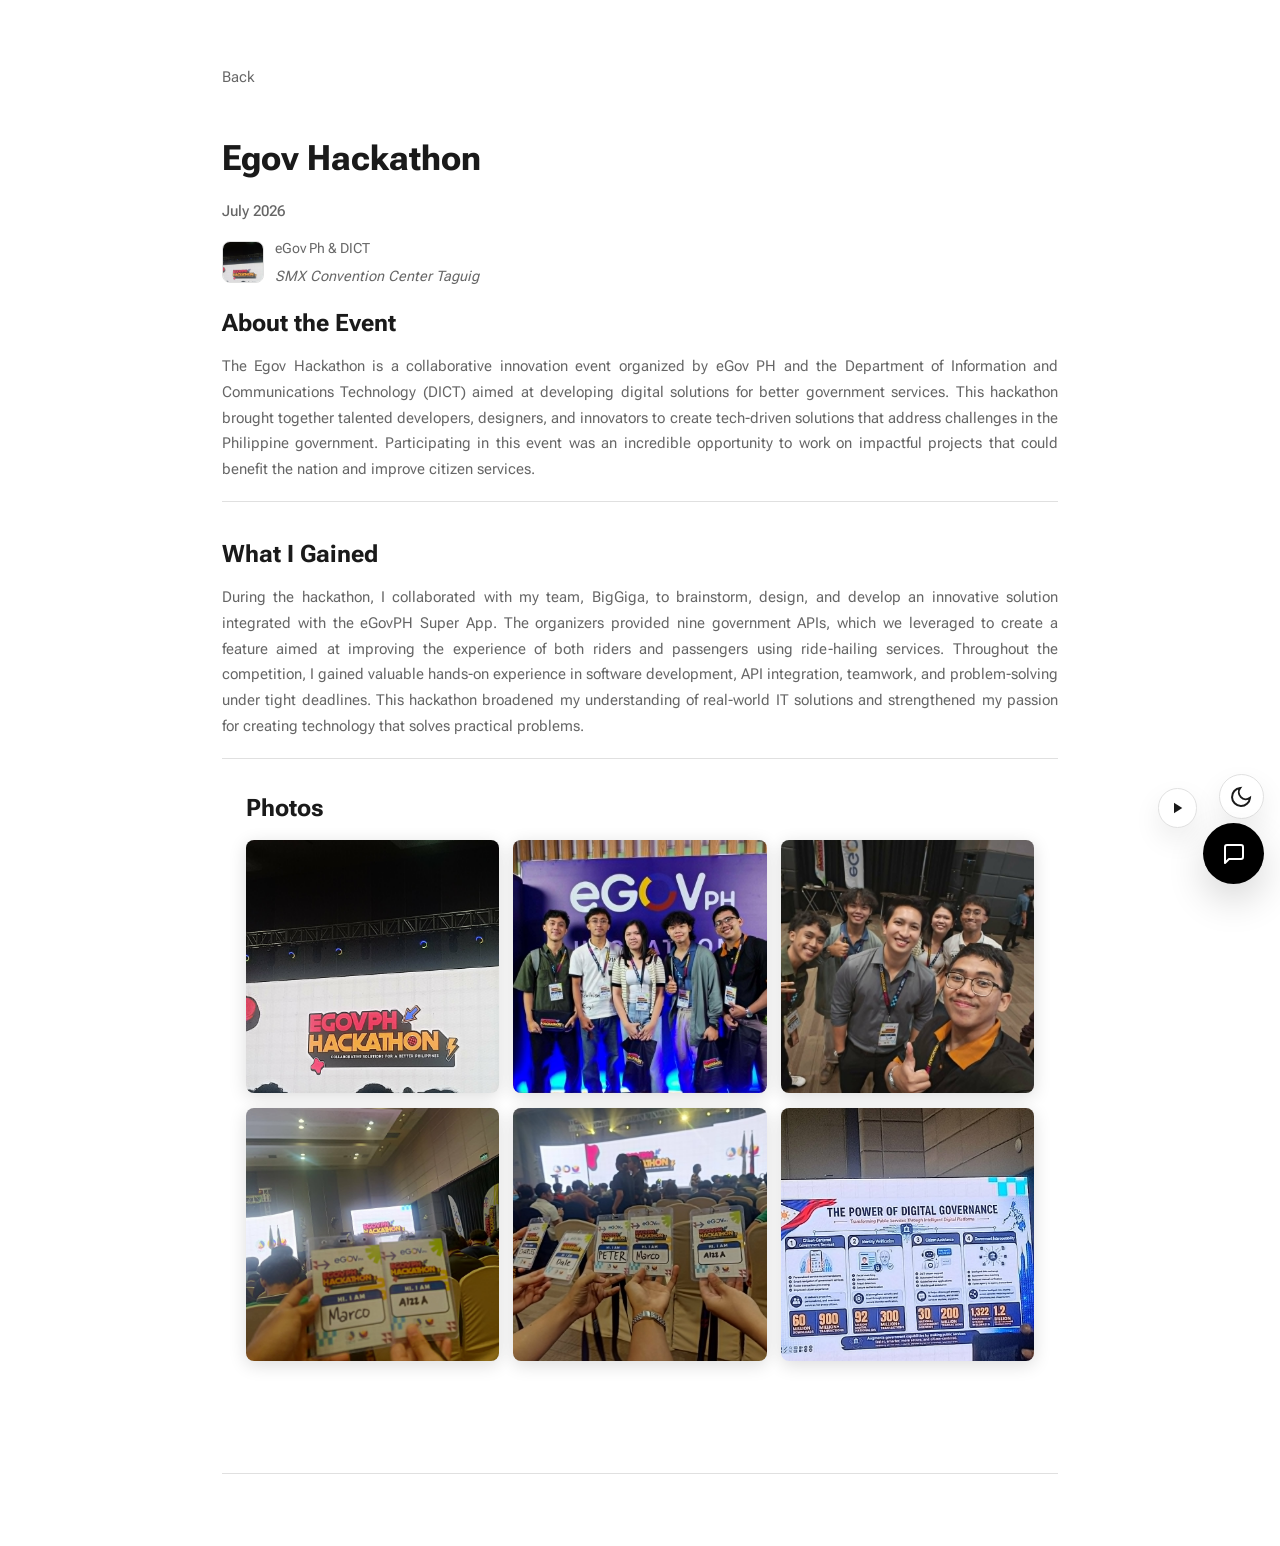
==== commit 920ab4b0: "Update event date from July 2025 to July 2026" ====
--- a/my_events/egov-hackathon.html
+++ b/my_events/egov-hackathon.html
@@ -44,7 +44,7 @@
                 <div class="experience-detail-header-top">
                     <div class="experience-detail-header-text">
                         <h1 class="experience-title">Egov Hackathon</h1>
-                        <p class="experience-meta-date">July 2025</p>
+                        <p class="experience-meta-date">July 2026</p>
                         <div class="experience-detail-company-row">
                             <img class="experience-detail-logo" src="../images/Events/Egov_Hackathon/1.jfif" alt="eGov PH and DICT event" loading="lazy">
                             <div class="experience-detail-company-text">
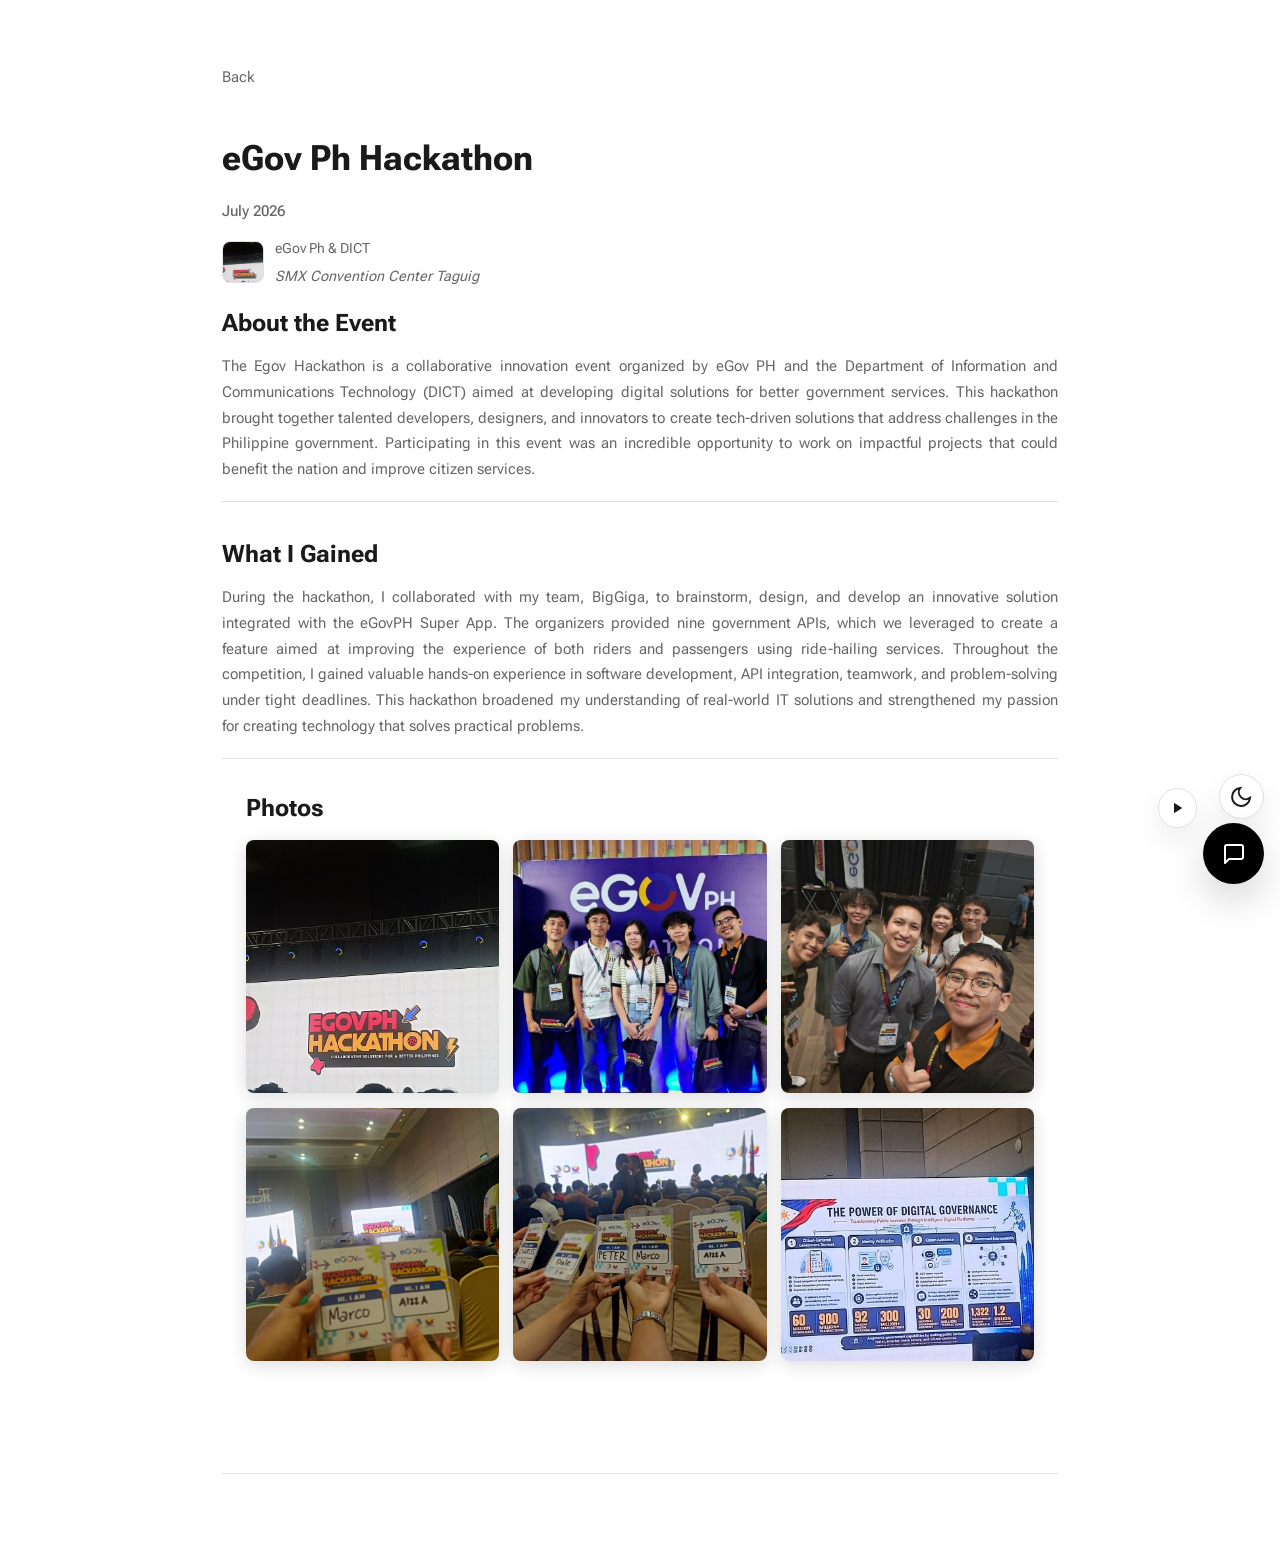
==== commit 30b9445a: "Update egov-hackathon.html" ====
--- a/my_events/egov-hackathon.html
+++ b/my_events/egov-hackathon.html
@@ -43,7 +43,7 @@
             <div class="experience-detail-header">
                 <div class="experience-detail-header-top">
                     <div class="experience-detail-header-text">
-                        <h1 class="experience-title">Egov Hackathon</h1>
+                        <h1 class="experience-title">eGov Ph Hackathon</h1>
                         <p class="experience-meta-date">July 2026</p>
                         <div class="experience-detail-company-row">
                             <img class="experience-detail-logo" src="../images/Events/Egov_Hackathon/1.jfif" alt="eGov PH and DICT event" loading="lazy">
